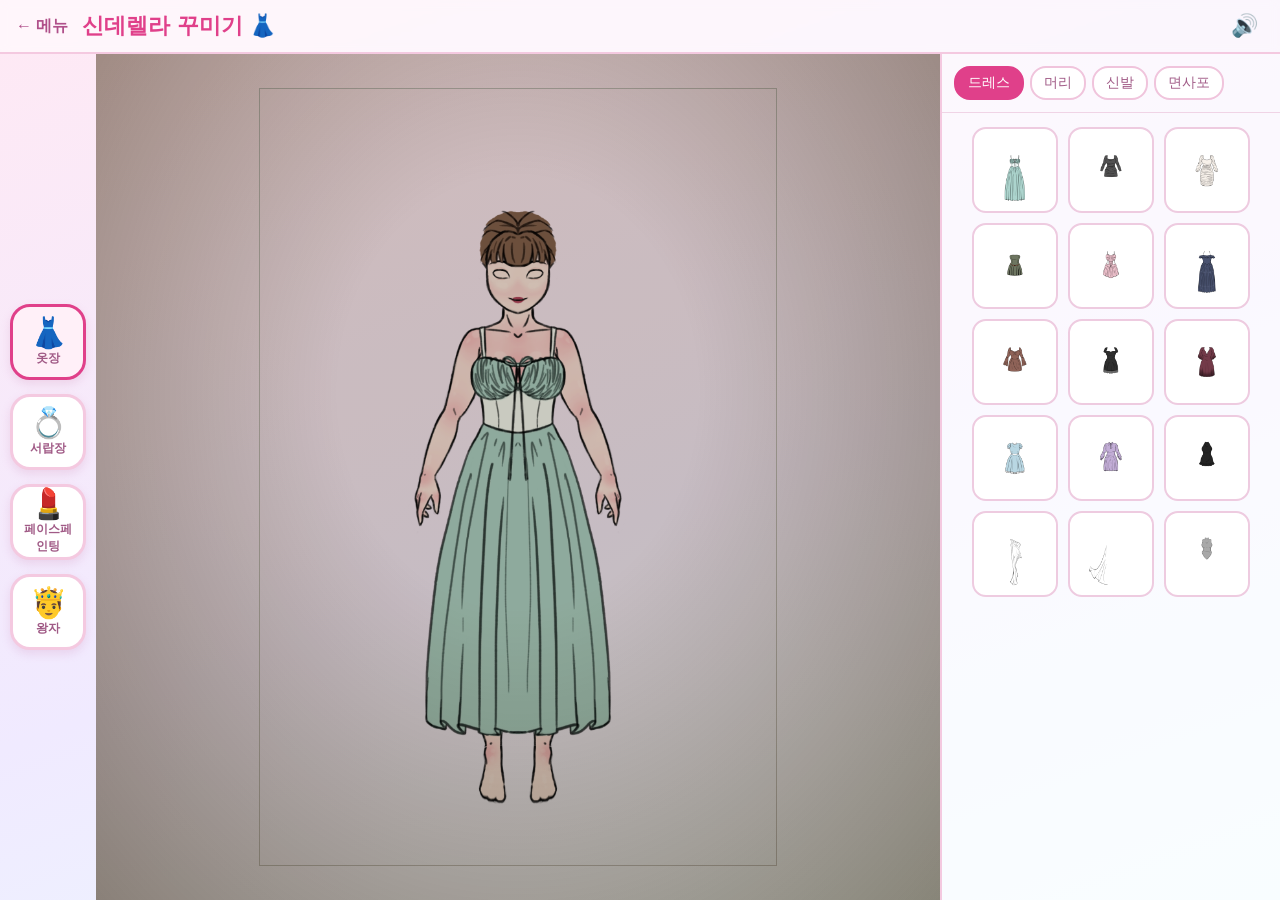
==== games/cinderella/index.html @ 0a74214c "feat: cinderella dress-up game Paper-doll style dress-up built on aligned 800x1200 layered assets (M" ====
<!DOCTYPE html>
<html lang="ko">
<head>
  <meta charset="UTF-8">
  <meta name="viewport" content="width=device-width, initial-scale=1">
  <title>신데렐라 꾸미기 👗</title>
  <style>
    * { box-sizing: border-box; }
    html, body { margin: 0; height: 100%; overflow: hidden; }
    body {
      font-family: 'Segoe UI', sans-serif;
      background: linear-gradient(160deg, #ffe9f4 0%, #f0eaff 55%, #eafaff 100%);
      display: flex; flex-direction: column;
    }

    /* 상단 바 */
    #topbar {
      height: 54px; flex: 0 0 auto; display: flex; align-items: center; gap: 14px;
      padding: 0 16px; background: rgba(255,255,255,0.6); backdrop-filter: blur(4px);
      border-bottom: 2px solid #f4c9e0;
    }
    #topbar .home { text-decoration: none; color: #b0508a; font-weight: bold; font-size: 16px; }
    #topbar h1 { font-size: 22px; margin: 0; color: #e0408a; }
    #topbar .spacer { flex: 1; }
    #mute { font-size: 22px; background: none; border: none; cursor: pointer; }

    /* 본문: 좌 버튼 / 중앙 인형 / 우 패널 */
    #main { flex: 1; display: flex; min-height: 0; }

    #buttons {
      flex: 0 0 96px; display: flex; flex-direction: column; gap: 14px;
      padding: 18px 10px; align-items: center; justify-content: center;
    }
    .mainbtn {
      width: 76px; height: 76px; border-radius: 20px; border: 3px solid #f4c9e0;
      background: #fff; cursor: pointer; display: flex; flex-direction: column;
      align-items: center; justify-content: center; gap: 2px;
      box-shadow: 0 4px 10px rgba(200,120,170,0.2); transition: transform .12s, border-color .12s;
    }
    .mainbtn:hover { transform: translateY(-3px); }
    .mainbtn.active { border-color: #e0408a; background: #fff0f8; }
    .mainbtn .ic { font-size: 30px; line-height: 1; }
    .mainbtn .lb { font-size: 12px; color: #a05a86; font-weight: bold; }

    /* 인형 무대 */
    #stage-wrap {
      flex: 1; display: flex; align-items: center; justify-content: center; min-width: 0;
      position: relative;
    }
    #doll {
      position: relative; height: 92%; aspect-ratio: 2 / 3;
    }
    #doll .layer {
      position: absolute; inset: 0; width: 100%; height: 100%;
      object-fit: contain; pointer-events: none;
    }
    #dust {
      position: absolute; inset: 0; pointer-events: none;
      background: radial-gradient(ellipse at 50% 40%, rgba(90,70,40,0.0) 30%, rgba(70,55,30,0.45) 100%),
                 rgba(120,100,70,0.32);
      mix-blend-mode: multiply; transition: opacity 1.2s ease; opacity: 1;
    }
    #dust.gone { opacity: 0; }

    /* 우측 패널 */
    #panel {
      flex: 0 0 340px; display: flex; flex-direction: column; min-height: 0;
      background: rgba(255,255,255,0.7); border-left: 2px solid #f4c9e0;
    }
    #tabs {
      flex: 0 0 auto; display: flex; flex-wrap: wrap; gap: 6px; padding: 12px;
      border-bottom: 1px solid #f0d4e6;
    }
    .tab {
      padding: 6px 12px; border-radius: 16px; border: 2px solid #f0c4dc;
      background: #fff; cursor: pointer; font-size: 14px; color: #a05a86;
    }
    .tab.active { background: #e0408a; color: #fff; border-color: #e0408a; }

    #grid {
      flex: 1; overflow-y: auto; padding: 14px;
      display: grid; grid-template-columns: repeat(auto-fill, 86px);
      gap: 10px; justify-content: center; align-content: start;
    }
    .cell {
      width: 86px; height: 86px; border-radius: 14px; border: 2px solid #eecbe0;
      background: #fff; cursor: pointer; padding: 0; overflow: hidden; position: relative;
    }
    .cell:hover { border-color: #f48fc0; }
    .cell.selected { border-color: #e0408a; box-shadow: 0 0 0 3px rgba(224,64,138,0.25); }
    .cell .view { position: absolute; inset: 0; overflow: hidden; }
    .cell .view img, .cell .view svg { position: absolute; }
    .cell.none { display: flex; align-items: center; justify-content: center; color: #c090b0; font-size: 13px; background: repeating-linear-gradient(45deg,#fff,#fff 6px,#fbeef6 6px,#fbeef6 12px); }

    /* 토스트 */
    #toast {
      position: absolute; bottom: 24px; left: 50%; transform: translateX(-50%) translateY(20px);
      background: #e0408a; color: #fff; padding: 12px 22px; border-radius: 24px;
      font-size: 16px; font-weight: bold; opacity: 0; pointer-events: none;
      transition: opacity .3s, transform .3s; z-index: 50; box-shadow: 0 6px 18px rgba(224,64,138,0.4);
    }
    #toast.show { opacity: 1; transform: translateX(-50%) translateY(0); }

    /* ===== 엔딩 ===== */
    #ending { position: fixed; inset: 0; z-index: 100; overflow: hidden; }
    #ending .ball-bg { position: absolute; inset: 0; }
    #ending .ball-svg { width: 100%; height: 100%; }
    #ending .couple {
      position: absolute; inset: 0; display: flex; align-items: flex-end; justify-content: center;
      gap: 0; padding-bottom: 4vh;
    }
    #ending .prince { height: 72vh; transform-origin: bottom center; margin-right: -2vw; }
    #ending .prince svg { height: 100%; width: auto; display: block; }
    #ending .bride { height: 72vh; transform-origin: bottom center; margin-left: -2vw; }
    #ending .doll-clone { position: relative; height: 100%; aspect-ratio: 2 / 3; }
    #ending .doll-clone .layer { position: absolute; inset: 0; width: 100%; height: 100%; object-fit: contain; }
    .sway-a { animation: swayA 3.2s ease-in-out infinite; }
    .sway-b { animation: swayB 3.2s ease-in-out infinite; }
    @keyframes swayA { 0%,100% { transform: rotate(-4deg); } 50% { transform: rotate(4deg) translateY(-10px); } }
    @keyframes swayB { 0%,100% { transform: rotate(4deg); } 50% { transform: rotate(-4deg) translateY(-10px); } }

    #ending .ending-title {
      position: absolute; top: 6%; left: 0; right: 0; text-align: center;
      font-size: 52px; font-weight: bold; color: #fff;
      text-shadow: 0 0 12px #ff9ed1, 2px 2px 0 #c0367f;
    }
    #ending .ending-sub {
      position: absolute; top: 16%; left: 0; right: 0; text-align: center;
      font-size: 22px; color: #ffe3f3; text-shadow: 1px 1px 3px #80305f;
    }
    #ending .ending-back {
      position: absolute; bottom: 5%; left: 50%; transform: translateX(-50%);
      padding: 14px 30px; font-size: 20px; font-weight: bold; color: #fff;
      background: #e0408a; border: 3px solid #fff; border-radius: 30px; cursor: pointer;
      box-shadow: 0 6px 18px rgba(0,0,0,0.3);
    }
    #ending .ending-back:hover { background: #f25aa0; }
    #ending .petals { position: absolute; inset: 0; pointer-events: none; overflow: hidden; }
    #ending .petal { position: absolute; top: -6%; animation: fall linear infinite; }
    @keyframes fall {
      0% { transform: translateY(-10vh) rotate(0deg); opacity: 0; }
      10% { opacity: 1; }
      100% { transform: translateY(110vh) rotate(360deg); opacity: 0.9; }
    }

    @media (max-width: 720px) {
      #panel { flex-basis: 250px; }
      #buttons { flex-basis: 74px; }
      .mainbtn { width: 60px; height: 60px; }
    }
  </style>
</head>
<body>
  <div id="topbar">
    <a class="home" href="../../index.html">← 메뉴</a>
    <h1>신데렐라 꾸미기 👗</h1>
    <span class="spacer"></span>
    <button id="mute" title="소리 켜기/끄기">🔊</button>
  </div>

  <div id="main">
    <div id="buttons"></div>
    <div id="stage-wrap">
      <div id="doll"></div>
      <div id="dust"></div>
      <div id="toast"></div>
    </div>
    <div id="panel">
      <div id="tabs"></div>
      <div id="grid"></div>
    </div>
  </div>

  <script type="module" src="./src/main.js"></script>
</body>
</html>
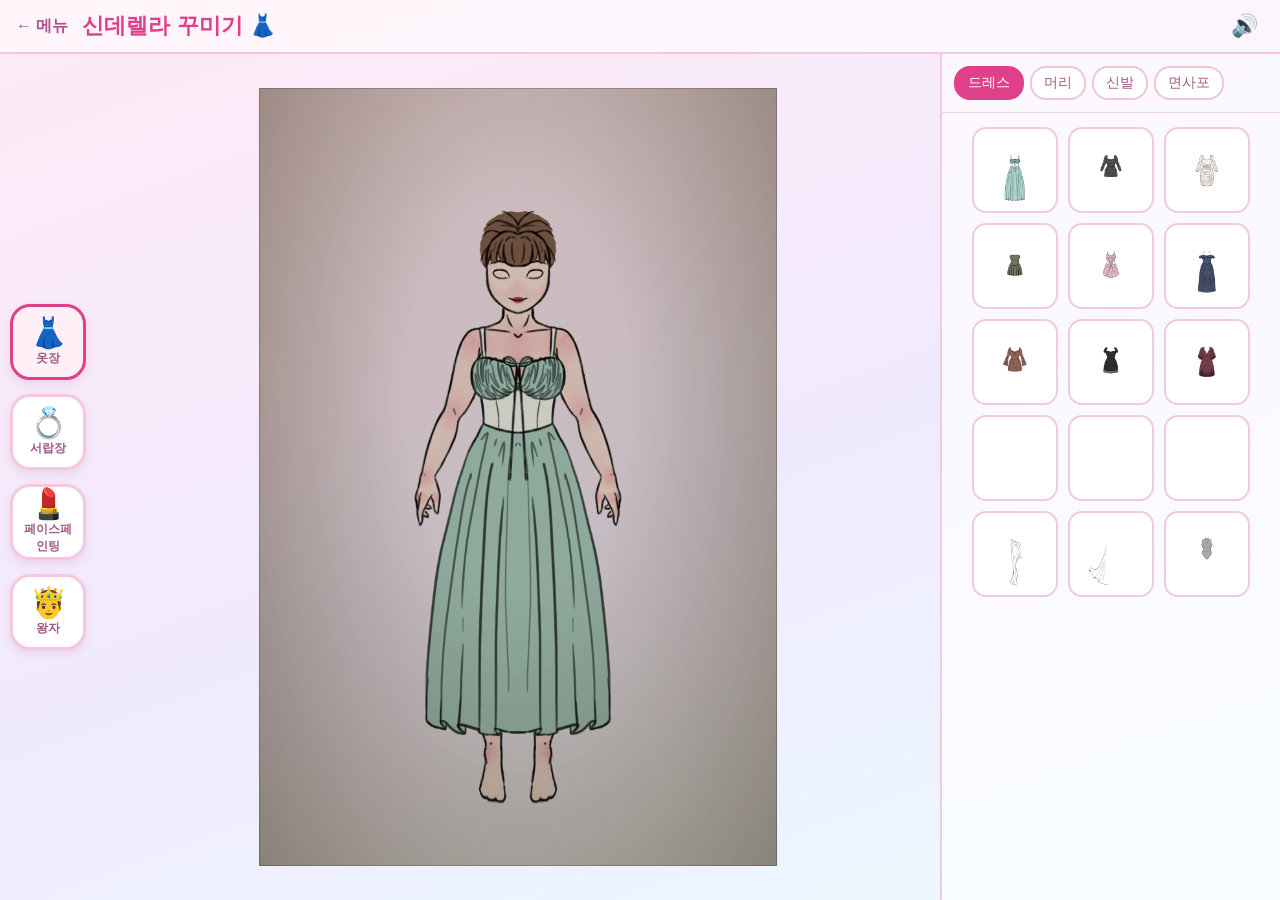
==== commit 35f8f85d: "polish: scope dust overlay to doll, lazy-load thumbnails Co-Authored-By: Claude Opus 4.8 <noreply@an" ====
--- a/games/cinderella/index.html
+++ b/games/cinderella/index.html
@@ -47,8 +47,11 @@
       flex: 1; display: flex; align-items: center; justify-content: center; min-width: 0;
       position: relative;
     }
+    #doll-box {
+      position: relative; height: 92%; aspect-ratio: 2 / 3;
+    }
     #doll {
-      position: relative; height: 92%; aspect-ratio: 2 / 3;
+      position: absolute; inset: 0;
     }
     #doll .layer {
       position: absolute; inset: 0; width: 100%; height: 100%;
@@ -161,8 +164,10 @@
   <div id="main">
     <div id="buttons"></div>
     <div id="stage-wrap">
-      <div id="doll"></div>
-      <div id="dust"></div>
+      <div id="doll-box">
+        <div id="doll"></div>
+        <div id="dust"></div>
+      </div>
       <div id="toast"></div>
     </div>
     <div id="panel">
